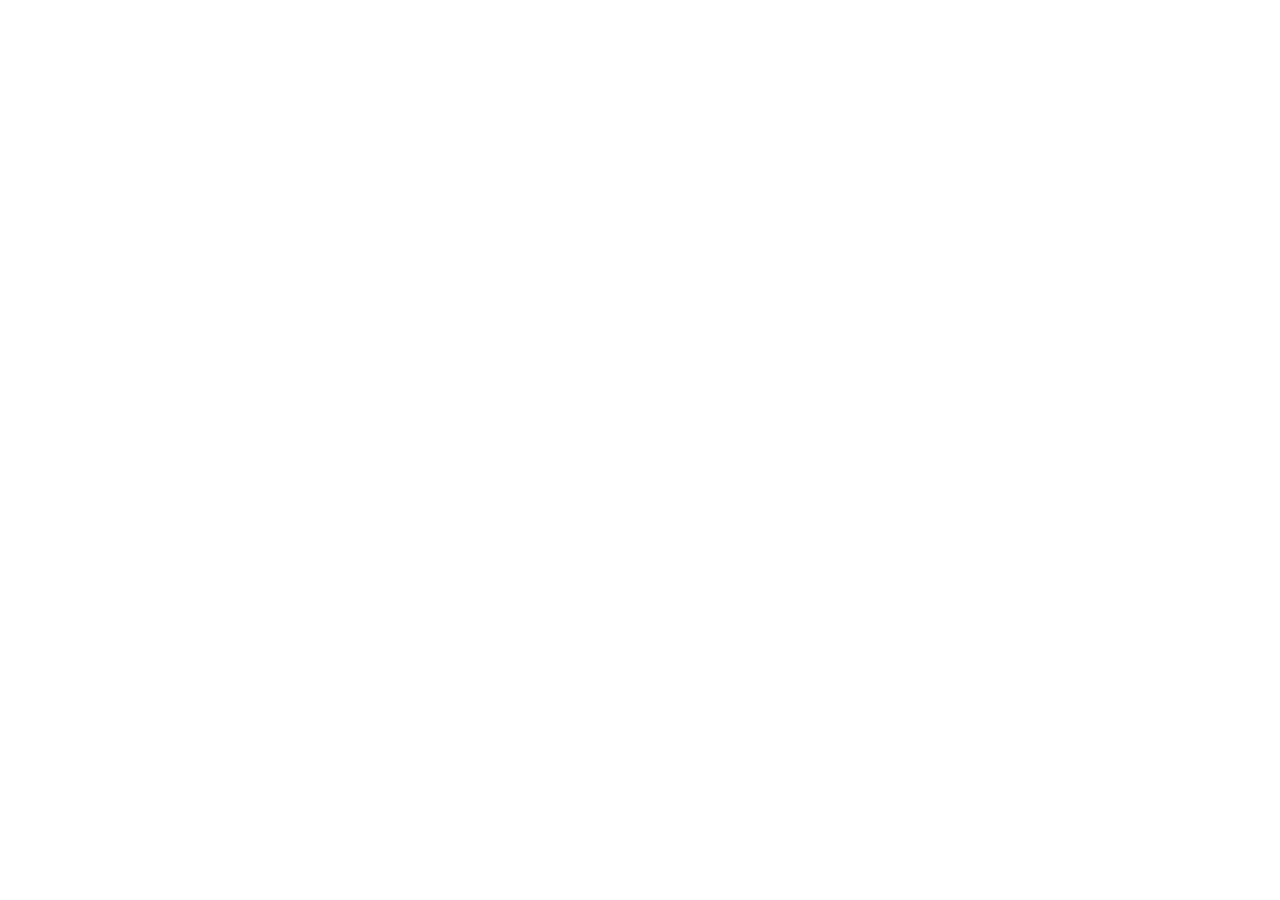
==== index.html @ 7dfa18d9 "Init : création du dépôt, arborescence des fichiers et structure HTML de base" ====
<!DOCTYPE html>
<html lang="en">
<head>
    <meta charset="UTF-8">
    <meta name="viewport" content="width=device-width, initial-scale=1.0">
    <title>acceuil</title>
    <link rel="stylesheet" href="./css/style.css">
    <link href="https://cdn.jsdelivr.net/npm/bootstrap@5.3.8/dist/css/bootstrap.min.css" rel="stylesheet" integrity="sha384-sRIl4kxILFvY47J16cr9ZwB07vP4J8+LH7qKQnuqkuIAvNWLzeN8tE5YBujZqJLB" crossorigin="anonymous">
</head>
<body>
    
</body>
</html>
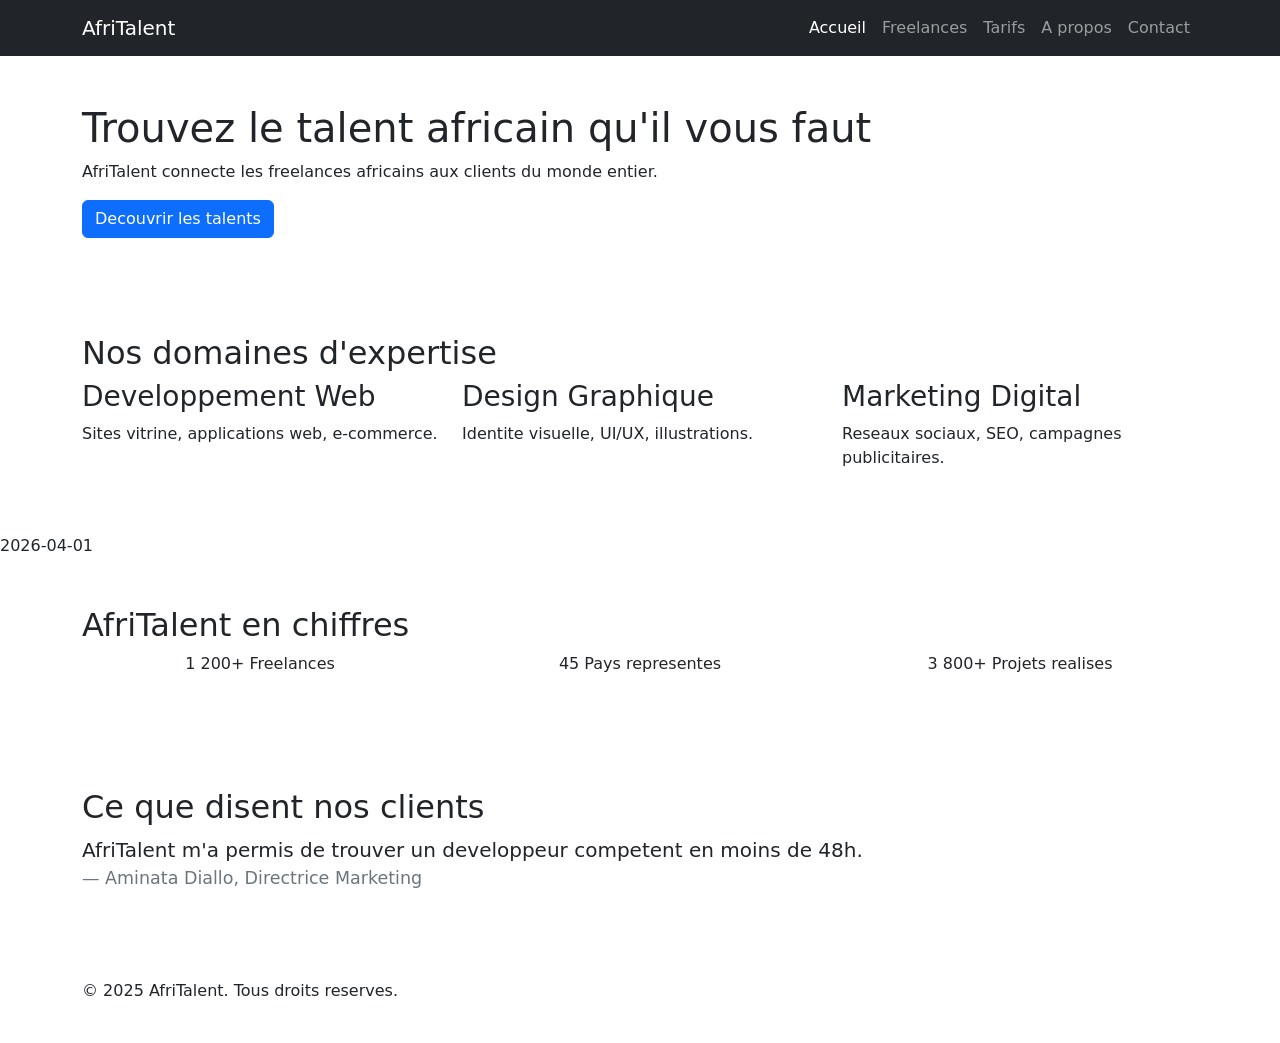
==== commit 2f27ca2d: "HTML : structure complète des 5 pages avec sections et contenu texte" ====
--- a/index.html
+++ b/index.html
@@ -1,13 +1,111 @@
 <!DOCTYPE html>
-<html lang="en">
+<html lang="fr">
+
 <head>
     <meta charset="UTF-8">
     <meta name="viewport" content="width=device-width, initial-scale=1.0">
-    <title>acceuil</title>
-    <link rel="stylesheet" href="./css/style.css">
-    <link href="https://cdn.jsdelivr.net/npm/bootstrap@5.3.8/dist/css/bootstrap.min.css" rel="stylesheet" integrity="sha384-sRIl4kxILFvY47J16cr9ZwB07vP4J8+LH7qKQnuqkuIAvNWLzeN8tE5YBujZqJLB" crossorigin="anonymous">
+    <title>AfriTalent — Accueil</title>
+    <!-- Bootstrap 5 via CDN : feuille de style -->
+    <link href="https://cdn.jsdelivr.net/npm/bootstrap@5.3.0/dist/css/bootstrap.min.css" rel="stylesheet">
+    <!-- Votre feuille de style personnelle -->
+    <link rel="stylesheet" href="css/style.css">
 </head>
+
 <body>
-    
-</body>
-</html>+    <!-- Le contenu de la page sera ajoute ici -->
+
+
+    <!-- Navigation Bootstrap commune a toutes les pages -->
+    <nav class="navbar navbar-expand-lg navbar-dark bg-dark">
+        <div class="container">
+            <a class="navbar-brand" href="index.html">AfriTalent</a>
+            <button class="navbar-toggler" type="button" data-bs-toggle="collapse" data-bs-target="#navMenu"
+                aria-controls="navMenu" aria-expanded="false" aria-label="Toggle navigation">
+                <span class="navbar-toggler-icon"></span>
+            </button>
+            <div class="collapse navbar-collapse" id="navMenu">
+                <ul class="navbar-nav ms-auto">
+                    <li class="nav-item"><a class="nav-link active" href="index.html">Accueil</a></li>
+                    <li class="nav-item"><a class="nav-link" href="freelances.html">Freelances</a></li>
+                    <li class="nav-item"><a class="nav-link" href="tarifs.html">Tarifs</a></li>
+                    <li class="nav-item"><a class="nav-link" href="about.html">A
+                            propos</a></li>
+                    <li class="nav-item"><a class="nav-link" href="contact.html">Contact</a></li>
+                </ul>
+            </div>
+        </div>
+    </nav>
+    <!-- Contenu principal -->
+    <main>
+        <!-- Section Hero : accroche principale -->
+        <section id="hero">
+            <div class="container py-5">
+                <h1>Trouvez le talent africain qu'il vous faut</h1>
+                <p>AfriTalent connecte les freelances africains aux clients du
+                    monde entier.</p>
+                <a href="freelances.html" class="btn btn-primary">Decouvrir les
+                    talents</a>
+            </div>
+        </section>
+        <!-- Section Services -->
+        <section id="services">
+            <div class="container py-5">
+                <h2>Nos domaines d'expertise</h2>
+                <div class="row">
+                    <div class="col-md-4">
+                        <h3>Developpement Web</h3>
+                        <p>Sites vitrine, applications web, e-commerce.</p>
+                    </div>
+                    <div class="col-md-4">
+                        <h3>Design Graphique</h3>
+                        <p>Identite visuelle, UI/UX, illustrations.</p>
+                    </div>
+                    <div class="col-md-4">
+                        <h3>Marketing Digital</h3>
+                        <p>Reseaux sociaux, SEO, campagnes publicitaires.</p>
+                    </div>
+                </div>
+            </div>
+        </section>
+        2026-04-01
+        <!-- Section Statistiques -->
+        <section id="statistiques">
+            <div class="container py-5">
+                <h2>AfriTalent en chiffres</h2>
+                <div class="row text-center">
+                    <div class="col-md-4">
+                        <p>1 200+ Freelances</p>
+                    </div>
+                    <div class="col-md-4">
+                        <p>45 Pays representes</p>
+                    </div>
+                    <div class="col-md-4">
+                        <p>3 800+ Projets realises</p>
+                    </div>
+                </div>
+            </div>
+        </section>
+        <!-- Section Temoignages -->
+        <section id="temoignages">
+            <div class="container py-5">
+                <h2>Ce que disent nos clients</h2>
+                <blockquote class="blockquote">
+                    <p>AfriTalent m'a permis de trouver un developpeur competent
+                        en moins de 48h.</p>
+                    <footer class="blockquote-footer">Aminata Diallo, Directrice
+                        Marketing</footer>
+                </blockquote>
+            </div>
+        </section>
+    </main>
+    <!-- Pied de page -->
+    <footer>
+        <div class="container py-4">
+            <p>&copy; 2025 AfriTalent. Tous droits reserves.</p>
+        </div>
+    </footer>
+    <!-- Bootstrap 5 via CDN : script JavaScript -->
+    <script src="https://cdn.jsdelivr.net/npm/bootstrap@5.3.0/dist/js/bootstrap.bundle.min.js"></script>
+    <!-- Votre script JavaScript -->
+    <script src="js/main.js"></script>
+</body>
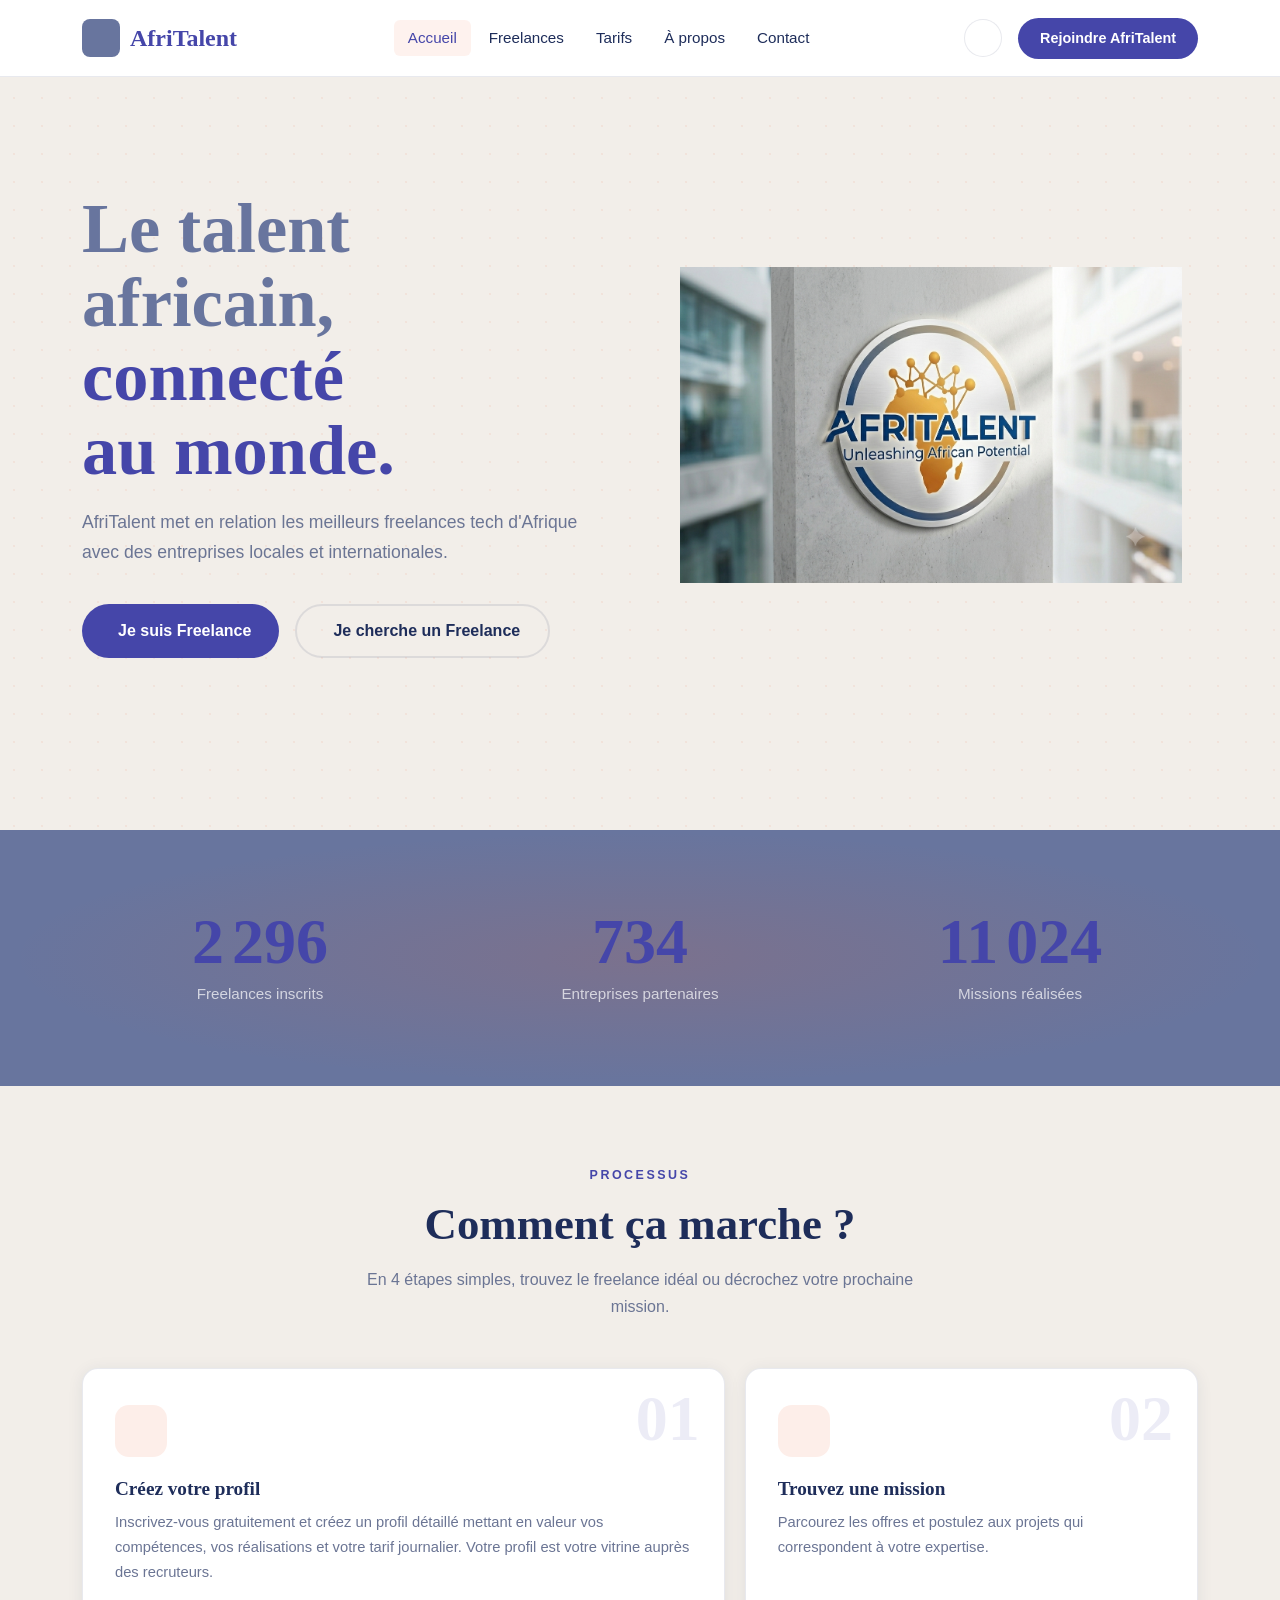
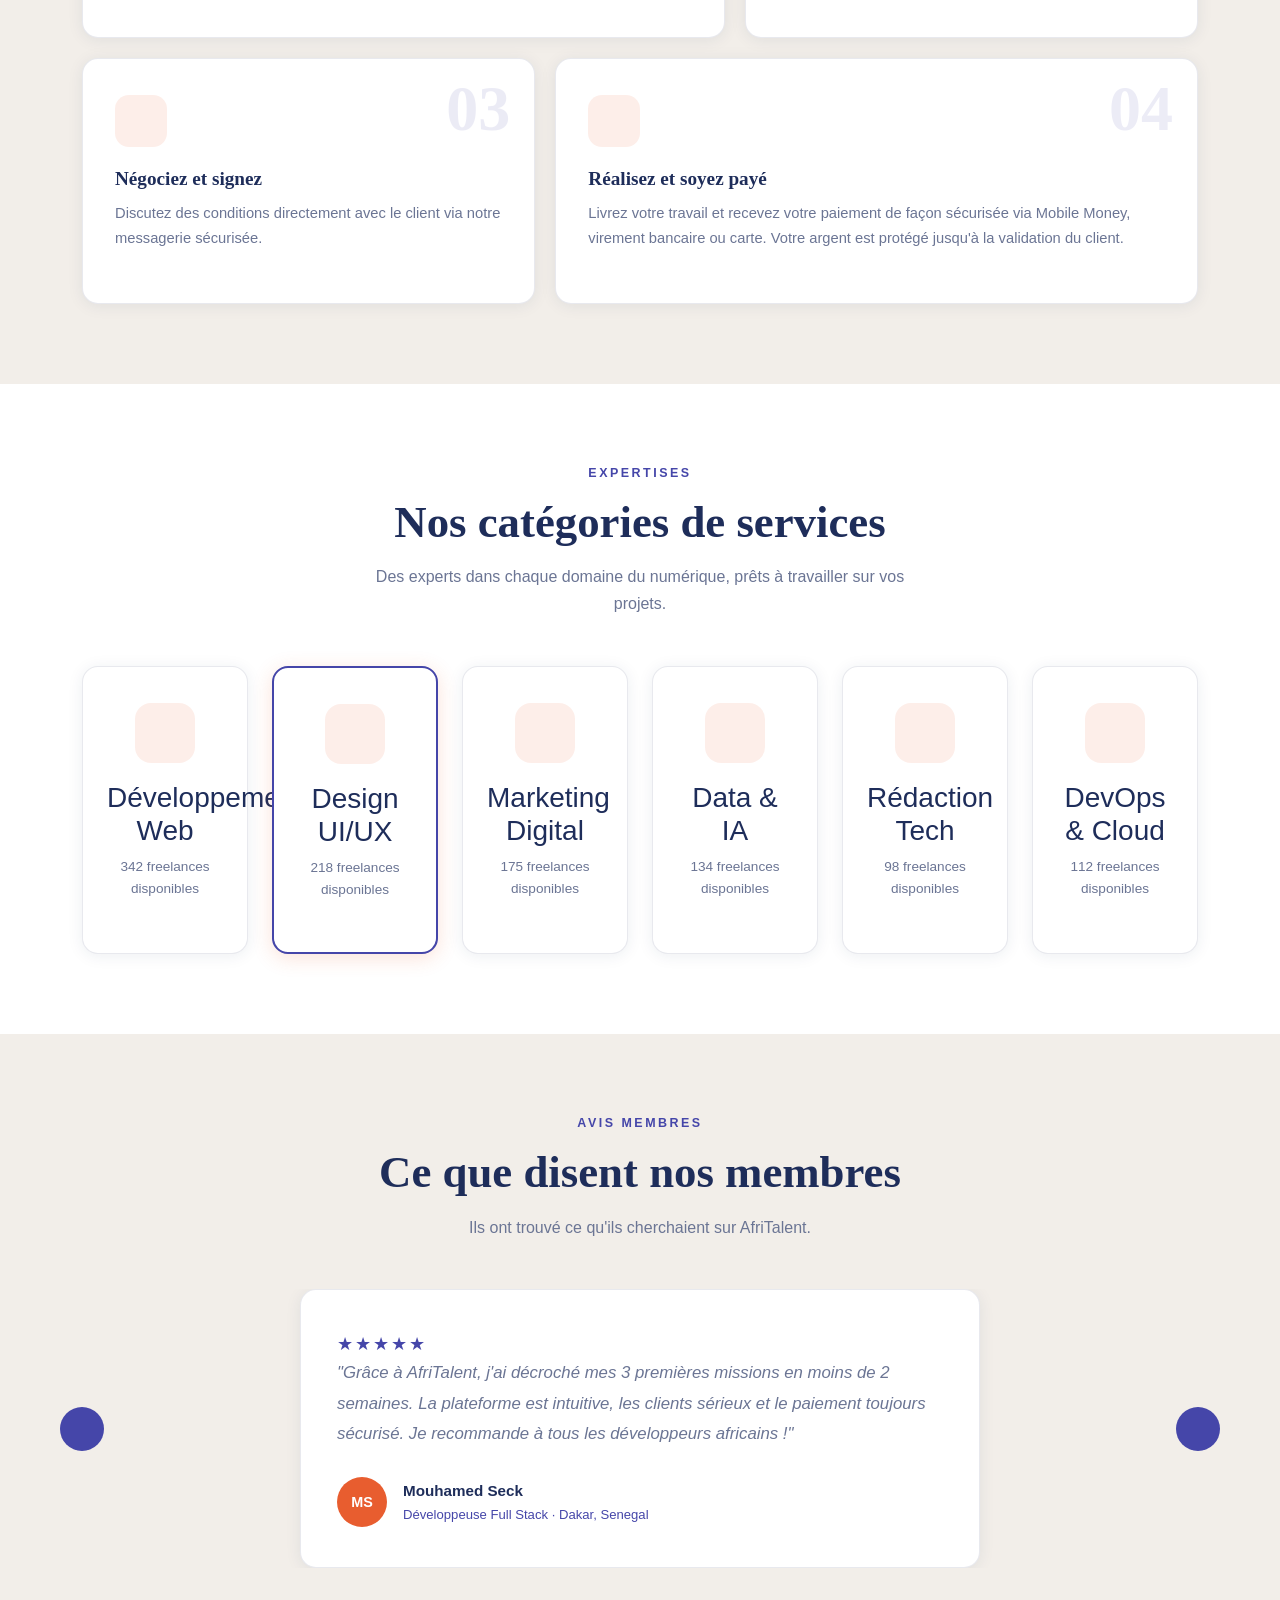
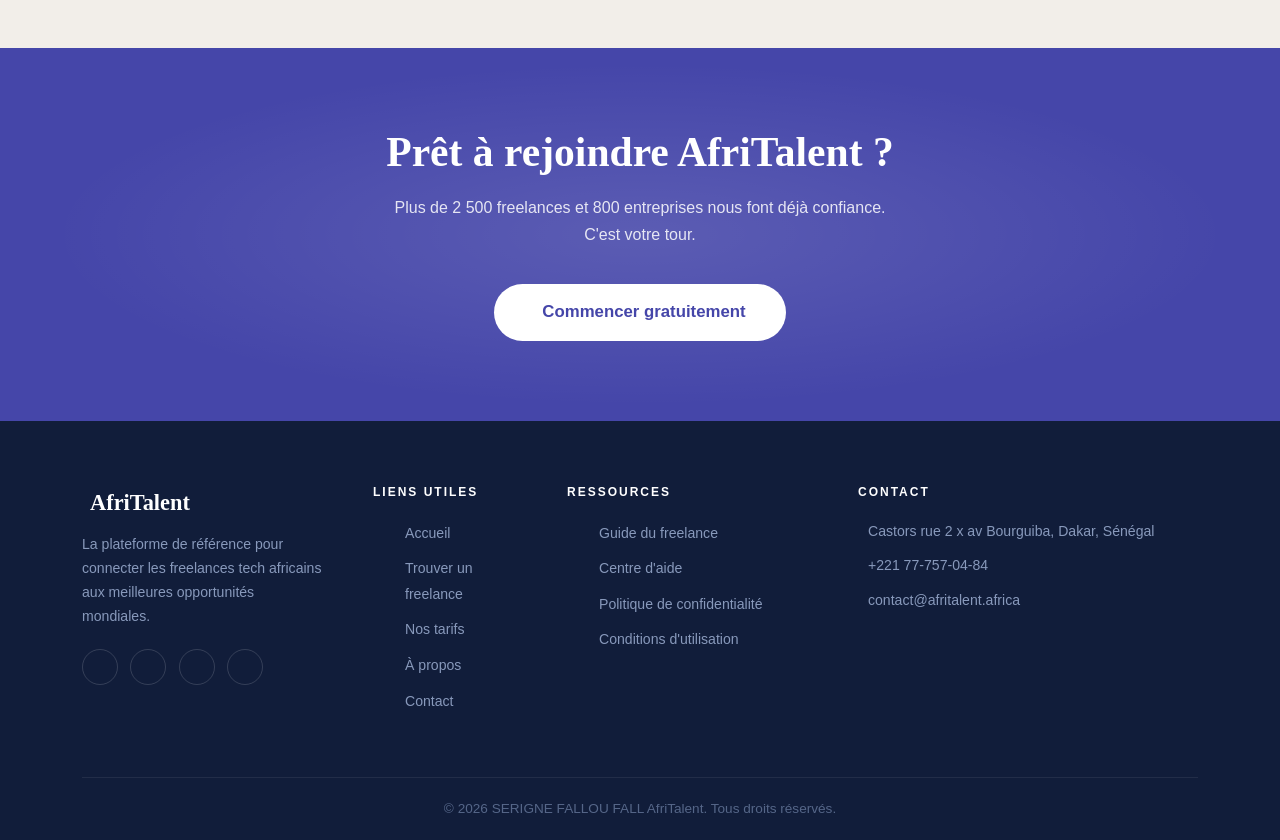
==== commit 76b2b095: "Finalisation : corrections responsive, optimisation du code et commentaires" ====
--- a/index.html
+++ b/index.html
@@ -1,111 +1,459 @@
 <!DOCTYPE html>
 <html lang="fr">
-
-<head>
-    <meta charset="UTF-8">
-    <meta name="viewport" content="width=device-width, initial-scale=1.0">
-    <title>AfriTalent — Accueil</title>
-    <!-- Bootstrap 5 via CDN : feuille de style -->
-    <link href="https://cdn.jsdelivr.net/npm/bootstrap@5.3.0/dist/css/bootstrap.min.css" rel="stylesheet">
-    <!-- Votre feuille de style personnelle -->
-    <link rel="stylesheet" href="css/style.css">
+<head> 
+<meta charset="UTF-8"> 
+<meta name="viewport" content="width=device-width, initial-scale=1.0"> 
+<title>AfriTalent — Accueil</title> 
+<!-- Bootstrap 5 via CDN : feuille de style --> 
+<link 
+href="https://cdn.jsdelivr.net/npm/bootstrap@5.3.0/dist/css/bootstrap.min.css" 
+rel="stylesheet"> 
+<!-- Votre feuille de style personnelle --> 
+<link rel="stylesheet" href="css/style.css">
 </head>
-
-<body>
-    <!-- Le contenu de la page sera ajoute ici -->
-
-
-    <!-- Navigation Bootstrap commune a toutes les pages -->
-    <nav class="navbar navbar-expand-lg navbar-dark bg-dark">
-        <div class="container">
-            <a class="navbar-brand" href="index.html">AfriTalent</a>
-            <button class="navbar-toggler" type="button" data-bs-toggle="collapse" data-bs-target="#navMenu"
-                aria-controls="navMenu" aria-expanded="false" aria-label="Toggle navigation">
-                <span class="navbar-toggler-icon"></span>
-            </button>
-            <div class="collapse navbar-collapse" id="navMenu">
-                <ul class="navbar-nav ms-auto">
-                    <li class="nav-item"><a class="nav-link active" href="index.html">Accueil</a></li>
-                    <li class="nav-item"><a class="nav-link" href="freelances.html">Freelances</a></li>
-                    <li class="nav-item"><a class="nav-link" href="tarifs.html">Tarifs</a></li>
-                    <li class="nav-item"><a class="nav-link" href="about.html">A
-                            propos</a></li>
-                    <li class="nav-item"><a class="nav-link" href="contact.html">Contact</a></li>
-                </ul>
-            </div>
-        </div>
-    </nav>
-    <!-- Contenu principal -->
-    <main>
-        <!-- Section Hero : accroche principale -->
-        <section id="hero">
-            <div class="container py-5">
-                <h1>Trouvez le talent africain qu'il vous faut</h1>
-                <p>AfriTalent connecte les freelances africains aux clients du
-                    monde entier.</p>
-                <a href="freelances.html" class="btn btn-primary">Decouvrir les
-                    talents</a>
-            </div>
-        </section>
-        <!-- Section Services -->
-        <section id="services">
-            <div class="container py-5">
-                <h2>Nos domaines d'expertise</h2>
-                <div class="row">
-                    <div class="col-md-4">
-                        <h3>Developpement Web</h3>
-                        <p>Sites vitrine, applications web, e-commerce.</p>
-                    </div>
-                    <div class="col-md-4">
-                        <h3>Design Graphique</h3>
-                        <p>Identite visuelle, UI/UX, illustrations.</p>
-                    </div>
-                    <div class="col-md-4">
-                        <h3>Marketing Digital</h3>
-                        <p>Reseaux sociaux, SEO, campagnes publicitaires.</p>
-                    </div>
+<body> 
+<!-- Le contenu de la page sera ajoute ici --> 
+
+
+<nav class="navbar navbar-expand-lg fixed-top" id="mainNavbar"  aria-label="Navigation principale">
+    <div class="container">
+
+      <!-- Logo -->
+      <a class="navbar-brand" href="index.html" aria-label="AfriTalent — Accueil">
+        <span class="brand-icon" aria-hidden="true"><i class="bi bi-globe-africa"></i></span>
+        AfriTalent
+      </a>
+
+      <!-- Hamburger mobile -->
+      <button class="navbar-toggler border-0" type="button"
+              data-bs-toggle="collapse" data-bs-target="#navMenu"
+              aria-controls="navMenu" aria-expanded="false" aria-label="Ouvrir le menu">
+        <span class="navbar-toggler-icon"></span>
+      </button>
+
+      <!-- Liens de navigation -->
+      <div class="collapse navbar-collapse" id="navMenu">
+        <ul class="navbar-nav mx-auto mb-2 mb-lg-0 gap-1">
+          <li class="nav-item"><a class="nav-link active" aria-current="page" href="index.html">Accueil</a></li>
+          <li class="nav-item"><a class="nav-link" href="freelances.html">Freelances</a></li>
+          <li class="nav-item"><a class="nav-link" href="tarifs.html">Tarifs</a></li>
+          <li class="nav-item"><a class="nav-link" href="about.html">À propos</a></li>
+          <li class="nav-item"><a class="nav-link" href="contact.html">Contact</a></li>
+        </ul>
+        <div class="d-flex align-items-center gap-3">
+          <!-- Bouton dark/light mode -->
+          <button class="theme-btn" id="themeBtn" aria-label="Basculer le thème sombre"></button>
+          <!-- CTA -->
+          <a href="freelances.html" class="btn-nav-cta nav-link">Rejoindre AfriTalent</a>
+        </div>
+      </div>
+
+    </div>
+  </nav>
+
+  <main>
+
+    <!-- ============================================================
+         SECTION HERO
+         ============================================================ -->
+    <section id="hero" aria-labelledby="heroTitle">
+      <div class="container">
+        <div class="row align-items-center g-5">
+
+          <!-- Texte gauche -->
+          <div class="col-lg-6 fade-in-section">
+            <h1 class="hero-title" id="heroTitle">
+              Le talent<br>
+              africain,<br>
+              <span class="accent">connecté</span>
+              <span class="accent">au monde.</span>
+            </h1>
+            <p class="hero-subtitle">
+              AfriTalent met en relation les meilleurs freelances tech d'Afrique
+              avec des entreprises locales et internationales.
+            </p>
+            <div class="d-flex flex-wrap gap-3">
+              <a href="freelances.html" class="btn-primary-at">
+                <i class="bi bi-person-plus-fill" aria-hidden="true"></i>
+                Je suis Freelance
+              </a>
+              <a href="freelances.html" class="btn-outline-at">
+                <i class="bi bi-search" aria-hidden="true"></i>
+                Je cherche un Freelance
+              </a>
+            </div>
+          </div>
+
+          <!-- Carte logo droite -->
+          <div class="col-lg-6 d-flex justify-content-center fade-in-section" data-delay="150">
+             <div class="div-container p-3"> <!-- Ajoutez vos classes ici -->
+    <img src="images/logo.png" alt="logo" class="img-fluid">
+</div>
+            </div>
+          </div>
+
+        </div>
+      </div>
+    </section>
+
+    <!-- ============================================================
+         SECTION STATISTIQUES ANIMÉES
+         ============================================================ -->
+    <section id="stats" aria-label="Chiffres clés d'AfriTalent">
+      <div class="container">
+        <div class="row g-4 justify-content-center">
+
+          <div class="col-12 col-md-4 fade-in-section">
+            <div class="stat-item">
+              <span class="stat-number" data-target="2500" aria-live="polite">0</span>
+              <span class="stat-label">Freelances inscrits</span>
+            </div>
+          </div>
+
+          <div class="col-12 col-md-4 fade-in-section" data-delay="100">
+            <div class="stat-item">
+              <span class="stat-number" data-target="800" aria-live="polite">0</span>
+              <span class="stat-label">Entreprises partenaires</span>
+            </div>
+          </div>
+
+          <div class="col-12 col-md-4 fade-in-section" data-delay="200">
+            <div class="stat-item">
+              <span class="stat-number" data-target="12000" aria-live="polite">0</span>
+              <span class="stat-label">Missions réalisées</span>
+            </div>
+          </div>
+
+        </div>
+      </div>
+    </section>
+
+    <!-- ============================================================
+         SECTION COMMENT ÇA MARCHE — Bento Grid
+         ============================================================ -->
+    <section class="section-py" id="how" aria-labelledby="howTitle">
+      <div class="container">
+
+        <div class="text-center mb-5 fade-in-section">
+          <span class="section-label">Processus</span>
+          <h2 class="section-title" id="howTitle">Comment ça marche ?</h2>
+          <p class="section-sub">
+            En 4 étapes simples, trouvez le freelance idéal ou décrochez votre prochaine mission.
+          </p>
+        </div>
+
+        <!-- Bento Grid — disposition asymétrique CSS Grid -->
+        <div class="bento-grid fade-in-section" data-delay="100">
+
+          <!-- Étape 01 : grande carte -->
+          <article class="bento-card bento-card-01" aria-label="Étape 1">
+            <span class="bento-step-num" aria-hidden="true">01</span>
+            <div class="bento-icon" aria-hidden="true"><i class="bi bi-person-plus-fill"></i></div>
+            <h3>Créez votre profil</h3>
+            <p>
+              Inscrivez-vous gratuitement et créez un profil détaillé mettant en valeur vos compétences,
+              vos réalisations et votre tarif journalier. Votre profil est votre vitrine auprès des recruteurs.
+            </p>
+          </article>
+
+          <!-- Étape 02 : petite carte -->
+          <article class="bento-card bento-card-02" aria-label="Étape 2">
+            <span class="bento-step-num" aria-hidden="true">02</span>
+            <div class="bento-icon" aria-hidden="true"><i class="bi bi-search"></i></div>
+            <h3>Trouvez une mission</h3>
+            <p>
+              Parcourez les offres et postulez aux projets qui correspondent à votre expertise.
+            </p>
+          </article>
+
+          <!-- Étape 03 : petite carte -->
+          <article class="bento-card bento-card-03" aria-label="Étape 3">
+            <span class="bento-step-num" aria-hidden="true">03</span>
+            <div class="bento-icon" aria-hidden="true"><i class="bi bi-chat-dots-fill"></i></div>
+            <h3>Négociez et signez</h3>
+            <p>
+              Discutez des conditions directement avec le client via notre messagerie sécurisée.
+            </p>
+          </article>
+
+          <!-- Étape 04 : grande carte -->
+          <article class="bento-card bento-card-04" aria-label="Étape 4">
+            <span class="bento-step-num" aria-hidden="true">04</span>
+            <div class="bento-icon" aria-hidden="true"><i class="bi bi-cash-coin"></i></div>
+            <h3>Réalisez et soyez payé</h3>
+            <p>
+              Livrez votre travail et recevez votre paiement de façon sécurisée via Mobile Money,
+              virement bancaire ou carte. Votre argent est protégé jusqu'à la validation du client.
+            </p>
+          </article>
+
+        </div>
+      </div>
+    </section>
+
+    <!-- ============================================================
+         SECTION CATÉGORIES DE SERVICES
+         ============================================================ -->
+    <section class="section-py section-bg-alt" id="categories" aria-labelledby="catTitle">
+      <div class="container">
+
+        <div class="text-center mb-5 fade-in-section">
+          <span class="section-label">Expertises</span>
+          <h2 class="section-title" id="catTitle">Nos catégories de services</h2>
+          <p class="section-sub">
+            Des experts dans chaque domaine du numérique, prêts à travailler sur vos projets.
+          </p>
+        </div>
+
+        <div class="row g-4">
+
+          <div class="col-6 col-md-4 col-lg-2 fade-in-section">
+            <div class="cat-card h-100">
+              <div class="cat-icon" aria-hidden="true"><i class="bi bi-code-slash"></i></div>
+              <h3>Développement Web</h3>
+              <p class="cat-count">342 freelances disponibles</p>
+            </div>
+          </div>
+
+          <div class="col-6 col-md-4 col-lg-2 fade-in-section" data-delay="60">
+            <div class="cat-card featured h-100">
+              <div class="cat-icon" aria-hidden="true"><i class="bi bi-palette-fill"></i></div>
+              <h3>Design UI/UX</h3>
+              <p class="cat-count">218 freelances disponibles</p>
+            </div>
+          </div>
+
+          <div class="col-6 col-md-4 col-lg-2 fade-in-section" data-delay="120">
+            <div class="cat-card h-100">
+              <div class="cat-icon" aria-hidden="true"><i class="bi bi-megaphone-fill"></i></div>
+              <h3>Marketing Digital</h3>
+              <p class="cat-count">175 freelances disponibles</p>
+            </div>
+          </div>
+
+          <div class="col-6 col-md-4 col-lg-2 fade-in-section" data-delay="180">
+            <div class="cat-card h-100">
+              <div class="cat-icon" aria-hidden="true"><i class="bi bi-robot"></i></div>
+              <h3>Data &amp; IA</h3>
+              <p class="cat-count">134 freelances disponibles</p>
+            </div>
+          </div>
+
+          <div class="col-6 col-md-4 col-lg-2 fade-in-section" data-delay="240">
+            <div class="cat-card h-100">
+              <div class="cat-icon" aria-hidden="true"><i class="bi bi-pencil-fill"></i></div>
+              <h3>Rédaction Tech</h3>
+              <p class="cat-count">98 freelances disponibles</p>
+            </div>
+          </div>
+
+          <div class="col-6 col-md-4 col-lg-2 fade-in-section" data-delay="300">
+            <div class="cat-card h-100">
+              <div class="cat-icon" aria-hidden="true"><i class="bi bi-cloud-fill"></i></div>
+              <h3>DevOps &amp; Cloud</h3>
+              <p class="cat-count">112 freelances disponibles</p>
+            </div>
+          </div>
+
+        </div>
+      </div>
+    </section>
+
+    <!-- ============================================================
+         SECTION TÉMOIGNAGES — Carousel Bootstrap
+         ============================================================ -->
+    <section class="section-py" id="testimonials" aria-labelledby="testiTitle">
+      <div class="container">
+
+        <div class="text-center mb-5 fade-in-section">
+          <span class="section-label">Avis membres</span>
+          <h2 class="section-title" id="testiTitle">Ce que disent nos membres</h2>
+          <p class="section-sub">Ils ont trouvé ce qu'ils cherchaient sur AfriTalent.</p>
+        </div>
+
+        <!-- Carousel Bootstrap -->
+        <div id="testiCarousel" class="carousel slide fade-in-section" data-delay="100"
+             data-bs-ride="carousel" title="Note 5 sur 5">
+
+          <div class="carousel-inner px-5">
+
+            <!-- Témoignage 1 -->
+            <div class="carousel-item active">
+              <div class="testi-card">
+                <span class="testi-stars" title="Note 5 sur 5">★★★★★</span>
+                <p class="testi-quote">
+                  "Grâce à AfriTalent, j'ai décroché mes 3 premières missions en moins de 2 semaines.
+                  La plateforme est intuitive, les clients sérieux et le paiement toujours sécurisé.
+                  Je recommande à tous les développeurs africains !"
+                </p>
+                <div class="d-flex align-items-center gap-3">
+                  <div class="testi-author-avatar" style="background:#E85D2F" aria-hidden="true">MS</div>
+                  <div>
+                    <div class="testi-author-name">Mouhamed Seck</div>
+                    <div class="testi-author-role">Développeuse Full Stack · Dakar, Senegal</div>
+                  </div>
                 </div>
-            </div>
-        </section>
-        2026-04-01
-        <!-- Section Statistiques -->
-        <section id="statistiques">
-            <div class="container py-5">
-                <h2>AfriTalent en chiffres</h2>
-                <div class="row text-center">
-                    <div class="col-md-4">
-                        <p>1 200+ Freelances</p>
-                    </div>
-                    <div class="col-md-4">
-                        <p>45 Pays representes</p>
-                    </div>
-                    <div class="col-md-4">
-                        <p>3 800+ Projets realises</p>
-                    </div>
+              </div>
+            </div>
+
+            <!-- Témoignage 2 -->
+            <div class="carousel-item">
+              <div class="testi-card">
+                <span class="testi-stars" title="Note 4 sur 5">★★★★☆</span>
+                <p class="testi-quote">
+                  "Nous avons recruté 4 freelances africains talentueux pour notre startup en 3 jours seulement.
+                  La qualité des profils est impressionnante et les tarifs sont compétitifs.
+                  AfriTalent est devenu notre partenaire RH tech numéro 1."
+                </p>
+                <div class="d-flex align-items-center gap-3">
+                  <div class="testi-author-avatar" style="background:#1E2D5A" aria-hidden="true">TF</div>
+                  <div>
+                    <div class="testi-author-name">Talla Fall</div>
+                    <div class="testi-author-role">CEO TechWave · Dakar, Senegal</div>
+                  </div>
                 </div>
-            </div>
-        </section>
-        <!-- Section Temoignages -->
-        <section id="temoignages">
-            <div class="container py-5">
-                <h2>Ce que disent nos clients</h2>
-                <blockquote class="blockquote">
-                    <p>AfriTalent m'a permis de trouver un developpeur competent
-                        en moins de 48h.</p>
-                    <footer class="blockquote-footer">Aminata Diallo, Directrice
-                        Marketing</footer>
-                </blockquote>
-            </div>
-        </section>
-    </main>
-    <!-- Pied de page -->
-    <footer>
-        <div class="container py-4">
-            <p>&copy; 2025 AfriTalent. Tous droits reserves.</p>
-        </div>
-    </footer>
-    <!-- Bootstrap 5 via CDN : script JavaScript -->
-    <script src="https://cdn.jsdelivr.net/npm/bootstrap@5.3.0/dist/js/bootstrap.bundle.min.js"></script>
-    <!-- Votre script JavaScript -->
-    <script src="js/main.js"></script>
-</body>+              </div>
+            </div>
+
+            <!-- Témoignage 3 -->
+            <div class="carousel-item">
+              <div class="testi-card">
+                <span class="testi-stars" title="Note 5 sur 5">★★★★★</span>
+                <p class="testi-quote">
+                  "Le paiement sécurisé via Mobile Money est un vrai plus pour nous en Afrique.
+                  J'ai livré 6 projets via AfriTalent cette année et je n'ai jamais eu de problème.
+                  La communauté est bienveillante et professionnelle."
+                </p>
+                <div class="d-flex align-items-center gap-3">
+                  <div class="testi-author-avatar" style="background:#27AE60" aria-hidden="true">SFF</div>
+                  <div>
+                    <div class="testi-author-name">Serigne Fallou Fall</div>
+                    <div class="testi-author-role">Developpeur Web · Dakar, Senegal</div>
+                  </div>
+                </div>
+              </div>
+            </div>
+
+          </div>
+
+          <!-- Contrôles -->
+          <button class="carousel-control-prev" type="button"
+                  data-bs-target="#testiCarousel" data-bs-slide="prev" aria-label="Témoignage précédent">
+            <i class="bi bi-chevron-left" aria-hidden="true"></i>
+          </button>
+          <button class="carousel-control-next" type="button"
+                  data-bs-target="#testiCarousel" data-bs-slide="next" aria-label="Témoignage suivant">
+            <i class="bi bi-chevron-right" aria-hidden="true"></i>
+          </button>
+
+        </div>
+      </div>
+    </section>
+
+    <!-- ============================================================
+         SECTION CTA — Bandeau coloré
+         ============================================================ -->
+    <section id="cta" aria-labelledby="ctaTitle">
+      <div class="container">
+        <div class="fade-in-section">
+          <h2 id="ctaTitle">Prêt à rejoindre AfriTalent ?</h2>
+          <p>
+            Plus de 2 500 freelances et 800 entreprises nous font déjà confiance.<br>
+            C'est votre tour.
+          </p>
+          <a href="freelances.html" class="btn-cta-white">
+            <i class="bi bi-rocket-takeoff-fill" aria-hidden="true"></i>
+            Commencer gratuitement
+          </a>
+        </div>
+      </div>
+    </section>
+
+  </main>
+
+  <!-- ============================================================
+       FOOTER — 4 colonnes Bootstrap
+       ============================================================ -->
+  <footer id="footer" aria-label="Pied de page AfriTalent">
+    <div class="container">
+      <div class="row g-5">
+
+        <!-- Col 1 : Marque -->
+        <div class="col-12 col-md-6 col-lg-3">
+          <div class="footer-brand-name">
+            <i class="bi bi-globe-africa me-2" aria-hidden="true"></i>AfriTalent
+          </div>
+          <p class="footer-desc">
+            La plateforme de référence pour connecter les freelances tech africains
+            aux meilleures opportunités mondiales.
+          </p>
+          <div>
+            <a href="#" class="social-link" aria-label="Facebook AfriTalent"><i class="bi bi-facebook" aria-hidden="true"></i></a>
+            <a href="#" class="social-link" aria-label="X (Twitter) AfriTalent"><i class="bi bi-twitter-x" aria-hidden="true"></i></a>
+            <a href="#" class="social-link" aria-label="LinkedIn AfriTalent"><i class="bi bi-linkedin" aria-hidden="true"></i></a>
+            <a href="#" class="social-link" aria-label="Instagram AfriTalent"><i class="bi bi-instagram" aria-hidden="true"></i></a>
+          </div>
+        </div>
+
+        <!-- Col 2 : Liens utiles -->
+        <div class="col-6 col-lg-2">
+          <h3 class="footer-col-title">Liens utiles</h3>
+          <ul class="footer-links">
+            <li><a href="index.html">Accueil</a></li>
+            <li><a href="freelances.html">Trouver un freelance</a></li>
+            <li><a href="tarifs.html">Nos tarifs</a></li>
+            <li><a href="about.html">À propos</a></li>
+            <li><a href="contact.html">Contact</a></li>
+          </ul>
+        </div>
+
+        <!-- Col 3 : Ressources -->
+        <div class="col-6 col-lg-3">
+          <h3 class="footer-col-title">Ressources</h3>
+          <ul class="footer-links">
+            <li><a href="#">Guide du freelance</a></li>
+            <li><a href="#">Centre d'aide</a></li>
+            <li><a href="#">Politique de confidentialité</a></li>
+            <li><a href="#">Conditions d'utilisation</a></li>
+          </ul>
+        </div>
+
+        <!-- Col 4 : Contact -->
+        <div class="col-12 col-lg-4">
+          <h3 class="footer-col-title">Contact</h3>
+          <div class="footer-contact-item">
+            <i class="bi bi-geo-alt-fill" aria-hidden="true"></i>
+            <span>Castors rue 2 x av Bourguiba, Dakar, Sénégal</span>
+          </div>
+          <div class="footer-contact-item">
+            <i class="bi bi-telephone-fill" aria-hidden="true"></i>
+            <a href="tel:+221710043840">+221 77-757-04-84</a>
+          </div>
+          <div class="footer-contact-item">
+            <i class="bi bi-envelope-fill" aria-hidden="true"></i>
+            <a href="mailto:contact@afritalent.africa">contact@afritalent.africa</a>
+          </div>
+        </div>
+
+      </div>
+
+      <!-- Ligne copyright avec année dynamique (JS) -->
+      <div class="footer-bottom">
+        <p>© <span class="current-year"></span>   SERIGNE FALLOU FALL AfriTalent. Tous droits réservés.</p>
+      </div>
+    </div>
+  </footer>
+
+  <!-- Bouton retour en haut -->
+  <button id="scrollTopBtn" aria-label="Retour en haut de la page">
+    <i class="bi bi-arrow-up" aria-hidden="true"></i>
+  </button>
+
+  <!-- Bootstrap 5 JS via CDN -->
+  <script src="https://cdn.jsdelivr.net/npm/bootstrap@5.3.3/dist/js/bootstrap.bundle.min.js"></script>
+  <!-- Script principal -->
+
+<!-- Votre script JavaScript --> 
+<script src="js/main.js"></script>
+</body>
+</html>
--- a/css/style.css
+++ b/css/style.css
@@ -0,0 +1,1281 @@
+/* ============================================================
+   AfriTalent — style.css
+   Auteur : [Votre Nom]
+   Description : Feuille de styles principale du site AfriTalent
+   ============================================================ */
+
+/* ============================================================
+   1. VARIABLES CSS (custom properties) — minimum 6
+   ============================================================ */
+:root {
+  /* Couleurs principales */
+  --color-primary:    #4546a9;   /* Orange AfriTalent */
+  --color-primary-h:  #5a69bd;   /* Orange hover */
+  --color-dark:       #68759e;   /* Bleu marine profond */
+  --color-bg:         #F2EEE9;   /* Fond crème doux */
+  --color-bg-card:    #FFFFFF;   /* Fond carte */
+  --color-text:       #1E2D5A;   /* Texte principal */
+  --color-text-muted: #6B7594;   /* Texte secondaire */
+  --color-border:     rgba(30,45,90,0.1);
+
+  /* Typographie */
+  --font-display: 'Baloo 2', cursive;
+  --font-body:    'Inter', sans-serif;
+
+  /* Espacements */
+  --section-py:   80px;
+  --card-radius:  16px;
+  --card-shadow:  0 2px 16px rgba(30,45,90,0.08);
+
+  /* Transitions */
+  --transition: 0.25s ease;
+
+  /* Navbar */
+  --navbar-bg:    #FFFFFF;
+  --navbar-color: #1E2D5A;
+}
+
+/* ============================================================
+   2. DARK MODE — variables overrides
+   ============================================================ */
+[data-theme="dark"] {
+  --color-bg:         #0C1530;
+  --color-bg-card:    #162048;
+  --color-text:       #E8EDF8;
+  --color-text-muted: #8899BB;
+  --color-border:     rgba(255,255,255,0.08);
+  --card-shadow:      0 2px 16px rgba(0,0,0,0.35);
+  --navbar-bg:        #0A1228;
+  --navbar-color:     #E8EDF8;
+}
+
+/* ============================================================
+   3. RESET & BASE
+   ============================================================ */
+*, *::before, *::after {
+  box-sizing: border-box;
+  margin: 0;
+  padding: 0;
+}
+
+html {
+  scroll-behavior: smooth;
+}
+
+body {
+  font-family: var(--font-body);
+  background-color: var(--color-bg);
+  color: var(--color-text);
+  line-height: 1.6;
+  transition: background-color var(--transition), color var(--transition);
+  overflow-x: hidden;
+}
+
+img {
+  max-width: 100%;
+  display: block;
+}
+
+a {
+  color: inherit;
+  text-decoration: none;
+  transition: color var(--transition);
+}
+
+ul { list-style: none; }
+
+/* ============================================================
+   4. NAVBAR
+   ============================================================ */
+.navbar {
+  background-color: var(--navbar-bg) !important;
+  border-bottom: 1px solid var(--color-border);
+  transition: background-color var(--transition), box-shadow var(--transition), padding var(--transition);
+  padding-top: 14px;
+  padding-bottom: 14px;
+}
+
+/* Effet shrink au scroll (classe ajoutée via JS) */
+.navbar.scrolled {
+  padding-top: 8px;
+  padding-bottom: 8px;
+  box-shadow: 0 4px 24px rgba(30,45,90,0.12);
+}
+
+[data-theme="dark"] .navbar.scrolled {
+  box-shadow: 0 4px 24px rgba(0,0,0,0.4);
+}
+
+.navbar-brand {
+  font-family: var(--font-display);
+  font-weight: 800;
+  font-size: 1.5rem;
+  color: var(--color-primary) !important;
+  display: flex;
+  align-items: center;
+  gap: 10px;
+}
+
+.navbar-brand .brand-icon {
+  width: 38px;
+  height: 38px;
+  background: var(--color-dark);
+  border-radius: 8px;
+  display: flex;
+  align-items: center;
+  justify-content: center;
+  color: #fff;
+  font-size: 18px;
+  flex-shrink: 0;
+  transition: background var(--transition);
+}
+
+[data-theme="dark"] .navbar-brand .brand-icon {
+  background: var(--color-primary);
+}
+
+.navbar-nav .nav-link {
+  color: var(--navbar-color) !important;
+  font-weight: 500;
+  font-size: 0.95rem;
+  padding: 6px 14px !important;
+  border-radius: 6px;
+  transition: color var(--transition), background var(--transition);
+}
+
+.navbar-nav .nav-link:hover,
+.navbar-nav .nav-link.active {
+  color: var(--color-primary) !important;
+  background: rgba(232,93,47,0.08);
+}
+
+.navbar-toggler {
+  border-color: var(--color-border) !important;
+  color: var(--color-text) !important;
+}
+
+.navbar-toggler-icon {
+  filter: none;
+}
+
+[data-theme="dark"] .navbar-toggler-icon {
+  filter: invert(1);
+}
+
+/* Bouton CTA navbar */
+.btn-nav-cta {
+  background: var(--color-primary);
+  color: #fff !important;
+  padding: 9px 22px !important;
+  border-radius: 25px !important;
+  font-weight: 600;
+  font-size: 0.9rem;
+  transition: background var(--transition), transform var(--transition) !important;
+}
+
+.btn-nav-cta:hover {
+  background: var(--color-primary-h) !important;
+  transform: translateY(-1px);
+  color: #fff !important;
+}
+
+/* Toggle dark mode */
+.theme-btn {
+  width: 38px;
+  height: 38px;
+  border-radius: 50%;
+  border: 1px solid var(--color-border);
+  background: var(--color-bg-card);
+  color: var(--color-text);
+  cursor: pointer;
+  display: flex;
+  align-items: center;
+  justify-content: center;
+  font-size: 16px;
+  transition: background var(--transition), border-color var(--transition), transform var(--transition);
+  flex-shrink: 0;
+}
+
+.theme-btn:hover {
+  transform: scale(1.1);
+  border-color: var(--color-primary);
+}
+
+[data-theme="dark"] .theme-btn {
+  background: var(--color-primary);
+  border-color: var(--color-primary);
+  color: #fff;
+}
+
+/* ============================================================
+   5. HERO SECTION
+   ============================================================ */
+#hero {
+  min-height: calc(100vh - 70px);
+  background-color: var(--color-bg);
+  /* Motif de points discret */
+  background-image:
+    radial-gradient(circle, rgba(232,93,47,0.08) 1px, transparent 1px);
+  background-size: 28px 28px;
+  display: flex;
+  align-items: center;
+  padding: 80px 0 60px;
+  transition: background-color var(--transition);
+}
+
+.hero-title {
+  font-family: var(--font-display);
+  font-size: clamp(2.8rem, 5.5vw, 5rem);
+  font-weight: 800;
+  line-height: 1.05;
+  color: var(--color-dark);
+  margin-bottom: 20px;
+}
+
+[data-theme="dark"] .hero-title {
+  color: #fff;
+}
+
+.hero-title .accent {
+  color: var(--color-primary);
+  display: block;
+}
+
+.hero-subtitle {
+  font-size: 1.1rem;
+  color: var(--color-text-muted);
+  line-height: 1.7;
+  max-width: 500px;
+  margin-bottom: 36px;
+}
+
+.btn-primary-at {
+  background: var(--color-primary);
+  color: #fff;
+  padding: 13px 28px;
+  border-radius: 30px;
+  font-weight: 600;
+  font-size: 1rem;
+  border: none;
+  cursor: pointer;
+  transition: background var(--transition), transform var(--transition);
+  display: inline-flex;
+  align-items: center;
+  gap: 8px;
+}
+
+.btn-primary-at:hover {
+  background: var(--color-primary-h);
+  transform: translateY(-2px);
+  color: #fff;
+}
+
+.btn-outline-at {
+  background: transparent;
+  color: var(--color-text);
+  padding: 12px 28px;
+  border-radius: 30px;
+  font-weight: 600;
+  font-size: 1rem;
+  border: 2px solid var(--color-border);
+  cursor: pointer;
+  transition: border-color var(--transition), color var(--transition), transform var(--transition);
+  display: inline-flex;
+  align-items: center;
+  gap: 8px;
+}
+
+.btn-outline-at:hover {
+  border-color: var(--color-primary);
+  color: var(--color-primary);
+  transform: translateY(-2px);
+}
+
+/* Carte logo hero */
+.hero-logo-card {
+  background: var(--color-bg-card);
+  border-radius: 24px;
+  padding: 50px 36px;
+  text-align: center;
+  box-shadow: var(--card-shadow);
+  border: 1px solid var(--color-border);
+  max-width: 380px;
+  width: 100%;
+  margin: 0 auto;
+  transition: background var(--transition), box-shadow var(--transition);
+}
+
+.hero-logo-card .logo-emoji {
+  font-size: 64px;
+  margin-bottom: 18px;
+  display: block;
+}
+
+.hero-brand-name {
+  font-family: var(--font-display);
+  font-size: 2.2rem;
+  font-weight: 800;
+  color: var(--color-dark);
+  margin-bottom: 6px;
+}
+
+[data-theme="dark"] .hero-brand-name { color: #fff; }
+
+.hero-brand-name span { color: var(--color-primary); }
+
+.hero-brand-tag {
+  font-size: 0.72rem;
+  font-weight: 700;
+  letter-spacing: 2px;
+  color: var(--color-text-muted);
+  text-transform: uppercase;
+}
+
+/* ============================================================
+   6. SECTION STATISTIQUES
+   ============================================================ */
+#stats {
+  background-color: var(--color-dark);
+  background-image: radial-gradient(ellipse at 50% 50%, rgba(232,93,47,0.15) 0%, transparent 70%);
+  padding: 60px 0;
+  transition: background-color var(--transition);
+}
+
+[data-theme="dark"] #stats {
+  background-color: #0A1228;
+}
+
+.stat-item {
+  text-align: center;
+  padding: 20px;
+}
+
+.stat-number {
+  font-family: var(--font-display);
+  font-size: clamp(2.8rem, 5vw, 4.5rem);
+  font-weight: 800;
+  color: var(--color-primary);
+  display: block;
+  line-height: 1;
+}
+
+.stat-label {
+  color: rgba(255,255,255,0.7);
+  font-size: 0.95rem;
+  margin-top: 8px;
+  display: block;
+}
+
+/* ============================================================
+   7. SECTIONS COMMUNES
+   ============================================================ */
+.section-py {
+  padding: var(--section-py) 0;
+}
+
+.section-bg-alt {
+  background-color: var(--color-bg-card);
+  transition: background-color var(--transition);
+}
+
+[data-theme="dark"] .section-bg-alt {
+  background-color: #111D3A;
+}
+
+.section-label {
+  font-size: 0.78rem;
+  font-weight: 700;
+  letter-spacing: 2.5px;
+  text-transform: uppercase;
+  color: var(--color-primary);
+  margin-bottom: 12px;
+  display: block;
+}
+
+.section-title {
+  font-family: var(--font-display);
+  font-size: clamp(1.8rem, 3.5vw, 2.8rem);
+  font-weight: 800;
+  color: var(--color-text);
+  margin-bottom: 14px;
+}
+
+.section-sub {
+  color: var(--color-text-muted);
+  font-size: 1rem;
+  max-width: 580px;
+  margin: 0 auto;
+  line-height: 1.7;
+}
+
+/* ============================================================
+   8. BENTO GRID — "Comment ça marche"
+   ============================================================ */
+.bento-grid {
+  display: grid;
+  grid-template-columns: repeat(12, 1fr);
+  grid-template-rows: auto;
+  gap: 20px;
+}
+
+/* Carte 01 : grande (7 colonnes) */
+.bento-card-01 { grid-column: 1 / 8; grid-row: 1; }
+/* Carte 02 : petite (5 colonnes) */
+.bento-card-02 { grid-column: 8 / 13; grid-row: 1; }
+/* Carte 03 : petite (5 colonnes) */
+.bento-card-03 { grid-column: 1 / 6; grid-row: 2; }
+/* Carte 04 : grande (7 colonnes) */
+.bento-card-04 { grid-column: 6 / 13; grid-row: 2; }
+
+.bento-card {
+  background: var(--color-bg-card);
+  border-radius: var(--card-radius);
+  padding: 36px 32px;
+  border: 1px solid var(--color-border);
+  box-shadow: var(--card-shadow);
+  position: relative;
+  overflow: hidden;
+  transition: transform var(--transition), box-shadow var(--transition), background var(--transition);
+}
+
+.bento-card:hover {
+  transform: translateY(-4px);
+  box-shadow: 0 8px 32px rgba(30,45,90,0.14);
+}
+
+[data-theme="dark"] .bento-card:hover {
+  box-shadow: 0 8px 32px rgba(0,0,0,0.45);
+}
+
+.bento-step-num {
+  position: absolute;
+  top: 18px;
+  right: 24px;
+  font-family: var(--font-display);
+  font-size: 4rem;
+  font-weight: 800;
+  color: var(--color-primary);
+  opacity: 0.1;
+  line-height: 1;
+  user-select: none;
+}
+
+.bento-icon {
+  width: 52px;
+  height: 52px;
+  background: rgba(232,93,47,0.1);
+  border-radius: 14px;
+  display: flex;
+  align-items: center;
+  justify-content: center;
+  margin-bottom: 20px;
+  color: var(--color-primary);
+  font-size: 22px;
+  transition: background var(--transition);
+}
+
+.bento-card:hover .bento-icon {
+  background: var(--color-primary);
+  color: #fff;
+}
+
+.bento-card h3 {
+  font-family: var(--font-display);
+  font-size: 1.2rem;
+  font-weight: 700;
+  color: var(--color-text);
+  margin-bottom: 10px;
+}
+
+.bento-card p {
+  font-size: 0.92rem;
+  color: var(--color-text-muted);
+  line-height: 1.7;
+}
+
+/* ============================================================
+   9. CATÉGORIES DE SERVICES
+   ============================================================ */
+.cat-card {
+  background: var(--color-bg-card);
+  border-radius: var(--card-radius);
+  padding: 36px 24px;
+  text-align: center;
+  border: 1px solid var(--color-border);
+  box-shadow: var(--card-shadow);
+  cursor: pointer;
+  transition: transform var(--transition), box-shadow var(--transition),
+              border-color var(--transition), background var(--transition);
+  height: 100%;
+}
+
+.cat-card:hover {
+  transform: translateY(-5px);
+  border-color: var(--color-primary);
+  box-shadow: 0 8px 28px rgba(232,93,47,0.15);
+}
+
+.cat-card.featured {
+  border: 2px solid var(--color-primary);
+  box-shadow: 0 4px 20px rgba(232,93,47,0.18);
+}
+
+.cat-icon {
+  width: 60px;
+  height: 60px;
+  background: rgba(232,93,47,0.1);
+  border-radius: 16px;
+  display: flex;
+  align-items: center;
+  justify-content: center;
+  margin: 0 auto 18px;
+  font-size: 24px;
+  color: var(--color-primary);
+  transition: background var(--transition), color var(--transition);
+}
+
+.cat-card:hover .cat-icon {
+  background: var(--color-primary);
+  color: #fff;
+}
+
+.cat-card h4 {
+  font-family: var(--font-display);
+  font-size: 1.05rem;
+  font-weight: 700;
+  color: var(--color-text);
+  margin-bottom: 6px;
+}
+
+.cat-count {
+  font-size: 0.85rem;
+  color: var(--color-text-muted);
+}
+
+/* ============================================================
+   10. CAROUSEL TÉMOIGNAGES
+   ============================================================ */
+.testi-card {
+  background: var(--color-bg-card);
+  border-radius: var(--card-radius);
+  padding: 40px 36px;
+  border: 1px solid var(--color-border);
+  box-shadow: var(--card-shadow);
+  max-width: 680px;
+  margin: 0 auto;
+  transition: background var(--transition);
+}
+
+.testi-stars {
+  color: var(--color-primary);
+  font-size: 1.1rem;
+  margin-bottom: 20px;
+  letter-spacing: 2px;
+}
+
+.testi-quote {
+  font-size: 1.05rem;
+  color: var(--color-text-muted);
+  line-height: 1.8;
+  font-style: italic;
+  margin-bottom: 28px;
+}
+
+.testi-author-avatar {
+  width: 50px;
+  height: 50px;
+  border-radius: 50%;
+  background: var(--color-primary);
+  color: #fff;
+  display: flex;
+  align-items: center;
+  justify-content: center;
+  font-weight: 700;
+  font-size: 0.9rem;
+  flex-shrink: 0;
+}
+
+.testi-author-name {
+  font-weight: 700;
+  color: var(--color-text);
+  font-size: 0.95rem;
+}
+
+.testi-author-role {
+  font-size: 0.82rem;
+  color: var(--color-primary);
+}
+
+/* Carousel controls */
+.carousel-control-prev,
+.carousel-control-next {
+  width: 44px;
+  height: 44px;
+  background: var(--color-primary);
+  border-radius: 50%;
+  top: 50%;
+  transform: translateY(-50%);
+  opacity: 1;
+}
+
+.carousel-control-prev { left: -22px; }
+.carousel-control-next { right: -22px; }
+
+/* ============================================================
+   11. CTA BANDEAU
+   ============================================================ */
+#cta {
+  background: var(--color-primary);
+  background-image: radial-gradient(ellipse at center, rgba(255,255,255,0.12) 0%, transparent 65%);
+  padding: var(--section-py) 0;
+  text-align: center;
+}
+
+#cta h2 {
+  font-family: var(--font-display);
+  font-size: clamp(1.8rem, 3.5vw, 2.6rem);
+  font-weight: 800;
+  color: #fff;
+  margin-bottom: 16px;
+}
+
+#cta p {
+  color: rgba(255,255,255,0.85);
+  font-size: 1rem;
+  margin-bottom: 36px;
+  line-height: 1.7;
+}
+
+.btn-cta-white {
+  background: #fff;
+  color: var(--color-primary);
+  padding: 15px 40px;
+  border-radius: 35px;
+  font-weight: 700;
+  font-size: 1.05rem;
+  border: none;
+  cursor: pointer;
+  transition: transform var(--transition), box-shadow var(--transition);
+  display: inline-flex;
+  align-items: center;
+  gap: 8px;
+}
+
+.btn-cta-white:hover {
+  transform: translateY(-3px);
+  box-shadow: 0 10px 28px rgba(0,0,0,0.2);
+  color: var(--color-primary);
+}
+
+/* ============================================================
+   12. FOOTER
+   ============================================================ */
+#footer {
+  background: #111D3A;
+  color: #BFC8E0;
+  padding: 64px 0 0;
+}
+
+.footer-brand-name {
+  font-family: var(--font-display);
+  font-size: 1.4rem;
+  font-weight: 800;
+  color: #fff;
+  margin-bottom: 12px;
+}
+
+.footer-desc {
+  font-size: 0.88rem;
+  line-height: 1.7;
+  color: #8899BB;
+  margin-bottom: 20px;
+}
+
+.social-link {
+  width: 36px;
+  height: 36px;
+  border-radius: 50%;
+  border: 1px solid rgba(255,255,255,0.15);
+  display: inline-flex;
+  align-items: center;
+  justify-content: center;
+  color: #BFC8E0;
+  font-size: 14px;
+  margin-right: 8px;
+  transition: background var(--transition), border-color var(--transition), color var(--transition);
+}
+
+.social-link:hover {
+  background: var(--color-primary);
+  border-color: var(--color-primary);
+  color: #fff;
+}
+
+.footer-col-title {
+  font-size: 0.75rem;
+  font-weight: 700;
+  letter-spacing: 2px;
+  text-transform: uppercase;
+  color: #fff;
+  margin-bottom: 20px;
+}
+
+.footer-links li {
+  margin-bottom: 10px;
+}
+
+.footer-links a {
+  font-size: 0.88rem;
+  color: #8899BB;
+  transition: color var(--transition);
+}
+
+.footer-links a:hover {
+  color: var(--color-primary);
+}
+
+.footer-contact-item {
+  display: flex;
+  align-items: flex-start;
+  gap: 10px;
+  margin-bottom: 12px;
+  font-size: 0.88rem;
+  color: #8899BB;
+}
+
+.footer-contact-item i {
+  color: var(--color-primary);
+  margin-top: 2px;
+  flex-shrink: 0;
+}
+
+.footer-bottom {
+  border-top: 1px solid rgba(255,255,255,0.07);
+  padding: 20px 0;
+  margin-top: 48px;
+  text-align: center;
+}
+
+.footer-bottom p {
+  font-size: 0.85rem;
+  color: #556688;
+  margin: 0;
+}
+
+/* ============================================================
+   13. PAGE FREELANCES
+   ============================================================ */
+.page-hero {
+  background: var(--color-bg);
+  background-image: radial-gradient(circle, rgba(232,93,47,0.08) 1px, transparent 1px);
+  background-size: 28px 28px;
+  padding: 60px 0 40px;
+  border-bottom: 1px solid var(--color-border);
+  transition: background-color var(--transition);
+}
+
+.page-hero-title {
+  font-family: var(--font-display);
+  font-size: clamp(2rem, 4vw, 3rem);
+  font-weight: 800;
+  color: var(--color-text);
+  margin-bottom: 10px;
+}
+
+/* Barre de filtres */
+.filter-bar {
+  display: flex;
+  gap: 10px;
+  flex-wrap: wrap;
+  justify-content: center;
+  margin-top: 12px;
+}
+
+.filter-btn {
+  padding: 8px 20px;
+  border-radius: 22px;
+  border: 1.5px solid var(--color-border);
+  background: var(--color-bg-card);
+  color: var(--color-text-muted);
+  font-size: 0.88rem;
+  font-weight: 500;
+  cursor: pointer;
+  transition: all var(--transition);
+}
+
+.filter-btn:hover {
+  border-color: var(--color-primary);
+  color: var(--color-primary);
+}
+
+.filter-btn.active {
+  background: var(--color-primary);
+  border-color: var(--color-primary);
+  color: #fff;
+}
+
+/* Carte freelance */
+.fl-card {
+  background: var(--color-bg-card);
+  border-radius: var(--card-radius);
+  padding: 28px;
+  border: 1px solid var(--color-border);
+  box-shadow: var(--card-shadow);
+  transition: transform var(--transition), box-shadow var(--transition), background var(--transition);
+  height: 100%;
+}
+
+.fl-card:hover {
+  transform: translateY(-5px);
+  box-shadow: 0 8px 28px rgba(30,45,90,0.12);
+}
+
+.fl-avatar {
+  width: 58px;
+  height: 58px;
+  border-radius: 50%;
+  display: flex;
+  align-items: center;
+  justify-content: center;
+  font-weight: 700;
+  font-size: 1rem;
+  color: #fff;
+  flex-shrink: 0;
+}
+
+.fl-name {
+  font-family: var(--font-display);
+  font-size: 1.05rem;
+  font-weight: 700;
+  color: var(--color-text);
+  margin-bottom: 2px;
+}
+
+.fl-role {
+  font-size: 0.82rem;
+  color: var(--color-primary);
+  font-weight: 500;
+}
+
+.fl-bio {
+  font-size: 0.88rem;
+  color: var(--color-text-muted);
+  line-height: 1.6;
+  margin: 14px 0;
+}
+
+.fl-rate {
+  font-size: 0.88rem;
+  font-weight: 600;
+  color: var(--color-text);
+}
+
+.fl-stars {
+  color: var(--color-primary);
+  font-size: 0.85rem;
+  letter-spacing: 1px;
+}
+
+.btn-profile {
+  width: 100%;
+  background: var(--color-primary);
+  color: #fff;
+  border: none;
+  padding: 11px;
+  border-radius: 22px;
+  font-weight: 600;
+  font-size: 0.9rem;
+  cursor: pointer;
+  transition: background var(--transition), transform var(--transition);
+  margin-top: 16px;
+}
+
+.btn-profile:hover {
+  background: var(--color-primary-h);
+  transform: translateY(-1px);
+}
+
+.fl-card.hidden {
+  display: none !important;
+}
+
+/* ============================================================
+   14. PAGE TARIFS
+   ============================================================ */
+.pricing-card {
+  background: var(--color-bg-card);
+  border-radius: var(--card-radius);
+  padding: 40px 32px;
+  border: 1.5px solid var(--color-border);
+  box-shadow: var(--card-shadow);
+  text-align: center;
+  height: 100%;
+  position: relative;
+  transition: transform var(--transition), box-shadow var(--transition), background var(--transition);
+}
+
+.pricing-card:hover {
+  transform: translateY(-5px);
+  box-shadow: 0 8px 28px rgba(30,45,90,0.12);
+}
+
+.pricing-card.featured {
+  border-color: var(--color-primary);
+  transform: scale(1.04);
+  box-shadow: 0 8px 32px rgba(232,93,47,0.2);
+  z-index: 1;
+}
+
+.pricing-card.featured:hover {
+  transform: scale(1.04) translateY(-5px);
+}
+
+.badge-popular {
+  position: absolute;
+  top: -14px;
+  left: 50%;
+  transform: translateX(-50%);
+  background: var(--color-primary);
+  color: #fff;
+  padding: 5px 18px;
+  border-radius: 20px;
+  font-size: 0.78rem;
+  font-weight: 700;
+  letter-spacing: 1px;
+  white-space: nowrap;
+}
+
+.pricing-name {
+  font-family: var(--font-display);
+  font-size: 1.2rem;
+  font-weight: 700;
+  color: var(--color-text);
+  margin-bottom: 10px;
+}
+
+.pricing-price {
+  font-family: var(--font-display);
+  font-size: 3rem;
+  font-weight: 800;
+  color: var(--color-primary);
+  line-height: 1;
+  margin-bottom: 6px;
+}
+
+.pricing-period {
+  font-size: 0.85rem;
+  color: var(--color-text-muted);
+  margin-bottom: 28px;
+}
+
+.pricing-features {
+  text-align: left;
+  margin-bottom: 28px;
+}
+
+.pricing-features li {
+  font-size: 0.9rem;
+  color: var(--color-text-muted);
+  padding: 6px 0;
+  display: flex;
+  align-items: center;
+  gap: 10px;
+  border-bottom: 1px solid var(--color-border);
+}
+
+.pricing-features li:last-child {
+  border-bottom: none;
+}
+
+.pricing-features li i.bi-check-circle-fill {
+  color: #27AE60;
+  flex-shrink: 0;
+}
+
+.pricing-features li i.bi-x-circle-fill {
+  color: #E74C3C;
+  flex-shrink: 0;
+}
+
+/* Accordion FAQ */
+.accordion-item {
+  background: var(--color-bg-card) !important;
+  border-color: var(--color-border) !important;
+  margin-bottom: 8px;
+  border-radius: var(--card-radius) !important;
+  overflow: hidden;
+  transition: background var(--transition);
+}
+
+.accordion-button {
+  background: var(--color-bg-card) !important;
+  color: var(--color-text) !important;
+  font-weight: 600;
+  font-size: 0.95rem;
+  transition: background var(--transition), color var(--transition);
+}
+
+.accordion-button:not(.collapsed) {
+  color: var(--color-primary) !important;
+  box-shadow: none !important;
+}
+
+.accordion-button::after {
+  filter: none;
+}
+
+[data-theme="dark"] .accordion-button::after {
+  filter: invert(1);
+}
+
+.accordion-body {
+  background: var(--color-bg-card) !important;
+  color: var(--color-text-muted);
+  font-size: 0.92rem;
+  line-height: 1.7;
+  transition: background var(--transition), color var(--transition);
+}
+
+/* ============================================================
+   15. PAGE À PROPOS
+   ============================================================ */
+.team-card {
+  background: var(--color-bg-card);
+  border-radius: var(--card-radius);
+  padding: 32px 24px;
+  text-align: center;
+  border: 1px solid var(--color-border);
+  box-shadow: var(--card-shadow);
+  transition: transform var(--transition), box-shadow var(--transition), background var(--transition);
+  height: 100%;
+}
+
+.team-card:hover {
+  transform: translateY(-5px);
+  box-shadow: 0 8px 28px rgba(30,45,90,0.12);
+}
+
+.team-avatar {
+  width: 80px;
+  height: 80px;
+  border-radius: 50%;
+  display: flex;
+  align-items: center;
+  justify-content: center;
+  font-size: 1.4rem;
+  font-weight: 700;
+  color: #fff;
+  margin: 0 auto 16px;
+}
+
+.team-name {
+  font-family: var(--font-display);
+  font-size: 1.05rem;
+  font-weight: 700;
+  color: var(--color-text);
+  margin-bottom: 4px;
+}
+
+.team-post {
+  font-size: 0.85rem;
+  color: var(--color-primary);
+  margin-bottom: 14px;
+}
+
+.value-card {
+  background: var(--color-bg-card);
+  border-radius: var(--card-radius);
+  padding: 32px 24px;
+  text-align: center;
+  border: 1px solid var(--color-border);
+  box-shadow: var(--card-shadow);
+  transition: transform var(--transition), background var(--transition);
+  height: 100%;
+}
+
+.value-card:hover {
+  transform: translateY(-4px);
+}
+
+.value-icon {
+  width: 56px;
+  height: 56px;
+  background: rgba(232,93,47,0.1);
+  border-radius: 16px;
+  display: flex;
+  align-items: center;
+  justify-content: center;
+  margin: 0 auto 16px;
+  font-size: 22px;
+  color: var(--color-primary);
+}
+
+/* ============================================================
+   16. PAGE CONTACT
+   ============================================================ */
+.contact-card {
+  background: var(--color-bg-card);
+  border-radius: var(--card-radius);
+  padding: 40px;
+  border: 1px solid var(--color-border);
+  box-shadow: var(--card-shadow);
+  transition: background var(--transition);
+}
+
+.form-control, .form-select {
+  background: var(--color-bg) !important;
+  border: 1.5px solid var(--color-border) !important;
+  color: var(--color-text) !important;
+  border-radius: 10px !important;
+  padding: 12px 16px !important;
+  font-size: 0.95rem !important;
+  transition: border-color var(--transition), background var(--transition) !important;
+}
+
+.form-control:focus, .form-select:focus {
+  border-color: var(--color-primary) !important;
+  box-shadow: 0 0 0 3px rgba(232,93,47,0.12) !important;
+  outline: none !important;
+}
+
+.form-control.is-valid { border-color: #27AE60 !important; }
+.form-control.is-invalid { border-color: #E74C3C !important; }
+
+.error-msg {
+  display: none;
+  color: #E74C3C;
+  font-size: 0.82rem;
+  margin-top: 5px;
+}
+
+.error-msg.show { display: block; }
+
+.success-toast {
+  display: none;
+  background: #27AE60;
+  color: #fff;
+  padding: 16px 24px;
+  border-radius: 12px;
+  font-weight: 600;
+  margin-top: 20px;
+  text-align: center;
+  animation: fadeInDown 0.4s ease;
+}
+
+.success-toast.show { display: block; }
+
+.contact-info-item {
+  display: flex;
+  align-items: flex-start;
+  gap: 14px;
+  margin-bottom: 20px;
+}
+
+.contact-info-icon {
+  width: 44px;
+  height: 44px;
+  background: rgba(232,93,47,0.1);
+  border-radius: 12px;
+  display: flex;
+  align-items: center;
+  justify-content: center;
+  color: var(--color-primary);
+  font-size: 18px;
+  flex-shrink: 0;
+}
+
+/* ============================================================
+   17. SCROLL-REVEAL (classe fade-in-section via JS)
+   ============================================================ */
+.fade-in-section {
+  opacity: 0;
+  transform: translateY(28px);
+  transition: opacity 0.6s ease, transform 0.6s ease;
+}
+
+.fade-in-section.visible {
+  opacity: 1;
+  transform: translateY(0);
+}
+
+/* ============================================================
+   18. BOUTON SCROLL TOP
+   ============================================================ */
+#scrollTopBtn {
+  position: fixed;
+  bottom: 30px;
+  right: 30px;
+  width: 48px;
+  height: 48px;
+  background: var(--color-primary);
+  color: #fff;
+  border: none;
+  border-radius: 50%;
+  font-size: 1.1rem;
+  cursor: pointer;
+  opacity: 0;
+  transform: translateY(12px);
+  transition: opacity 0.3s, transform 0.3s, background 0.2s;
+  z-index: 9999;
+  display: flex;
+  align-items: center;
+  justify-content: center;
+}
+
+#scrollTopBtn.show {
+  opacity: 1;
+  transform: translateY(0);
+}
+
+#scrollTopBtn:hover {
+  background: var(--color-primary-h);
+}
+
+/* ============================================================
+   19. ANIMATIONS
+   ============================================================ */
+@keyframes fadeInDown {
+  from { opacity: 0; transform: translateY(-12px); }
+  to   { opacity: 1; transform: translateY(0); }
+}
+
+/* ============================================================
+   20. RESPONSIVE — media queries
+   ============================================================ */
+
+/* Tablette ≤ 991px */
+@media (max-width: 991px) {
+  .bento-card-01 { grid-column: 1 / 13; }
+  .bento-card-02 { grid-column: 1 / 13; }
+  .bento-card-03 { grid-column: 1 / 13; }
+  .bento-card-04 { grid-column: 1 / 13; }
+
+  .pricing-card.featured { transform: none; }
+  .pricing-card.featured:hover { transform: translateY(-5px); }
+
+  #hero { min-height: auto; padding: 60px 0; }
+  .hero-logo-card { margin-top: 40px; }
+}
+
+/* Mobile ≤ 767px */
+@media (max-width: 767px) {
+  :root { --section-py: 56px; }
+
+  .hero-title { font-size: 2.4rem; }
+  .hero-logo-card { padding: 32px 24px; }
+  .hero-logo-card .logo-emoji { font-size: 46px; }
+  .hero-brand-name { font-size: 1.6rem; }
+
+  .stat-number { font-size: 2.6rem; }
+
+  .carousel-control-prev { left: -8px; }
+  .carousel-control-next { right: -8px; }
+
+  .contact-card { padding: 24px 18px; }
+}
+
+/* Mobile ≤ 375px */
+@media (max-width: 400px) {
+  .filter-btn { padding: 7px 12px; font-size: 0.8rem; }
+  .btn-primary-at, .btn-outline-at { padding: 11px 20px; font-size: 0.9rem; }
+}
